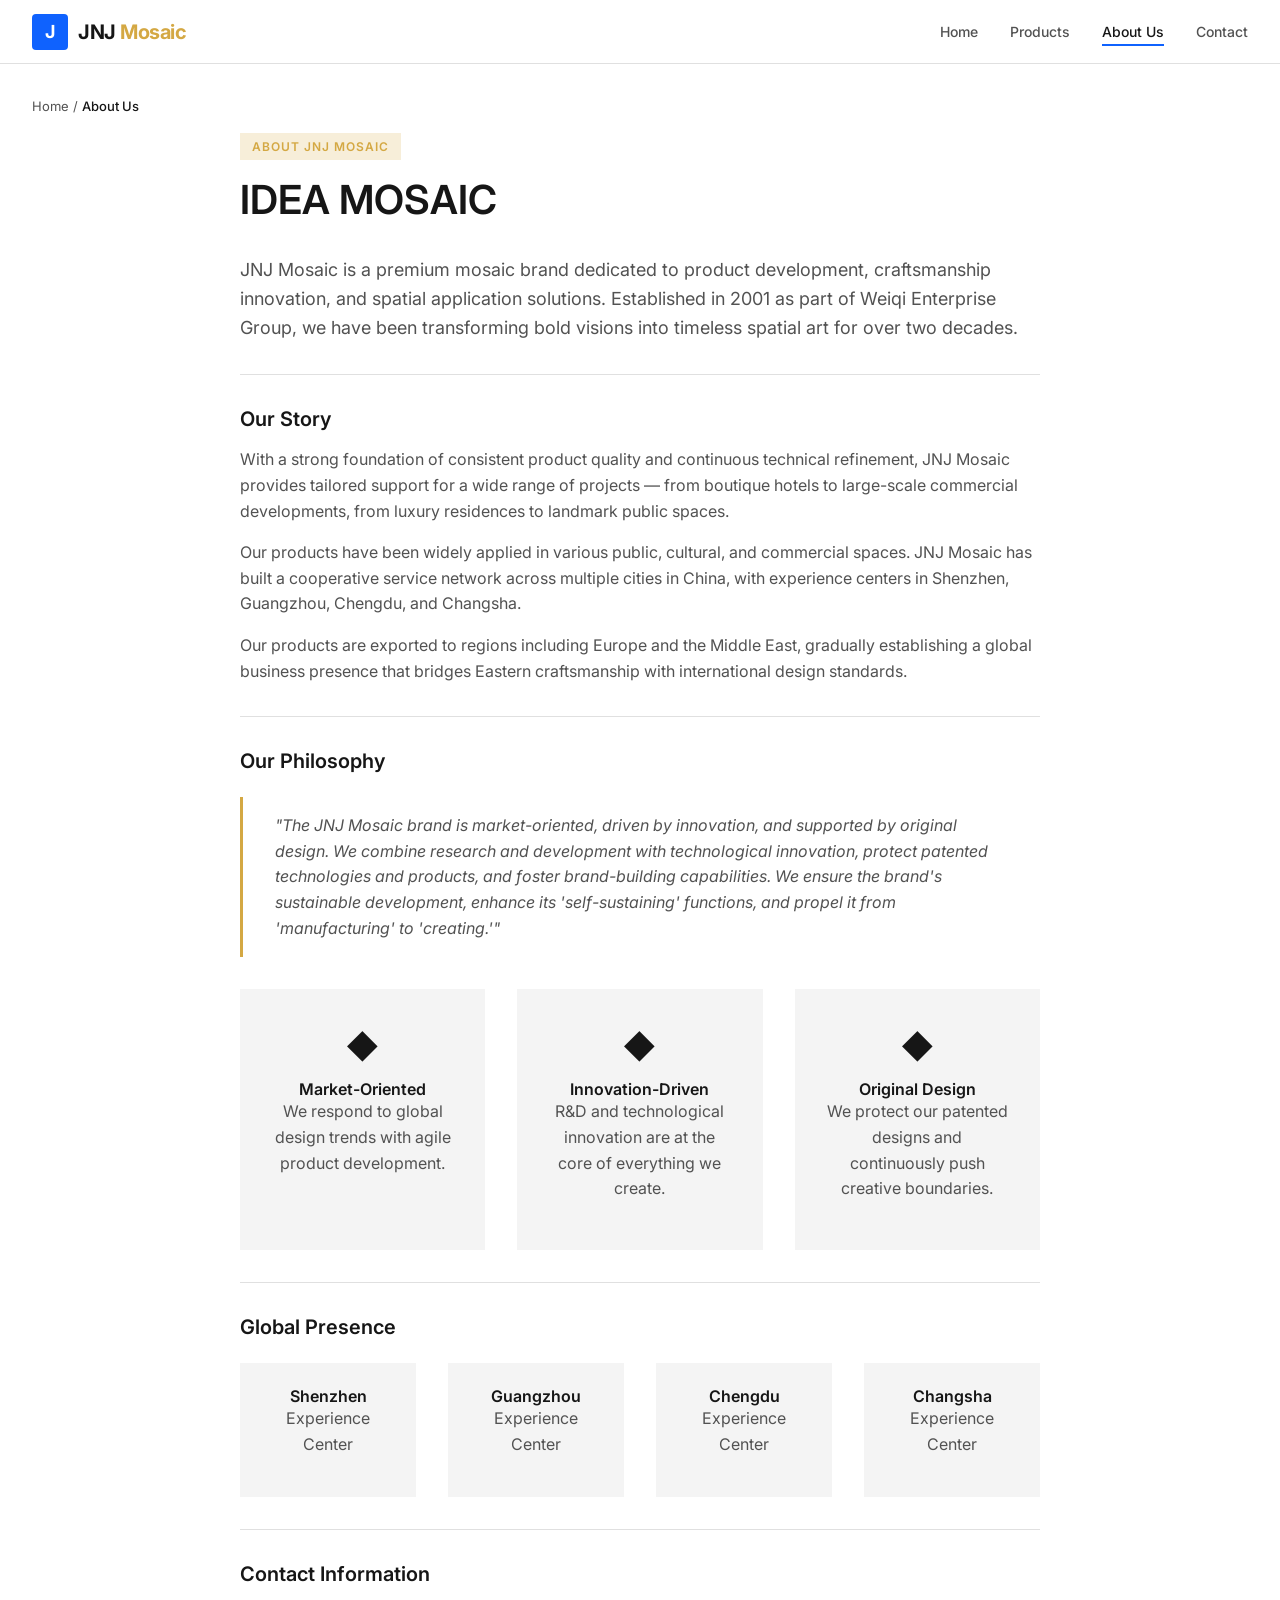
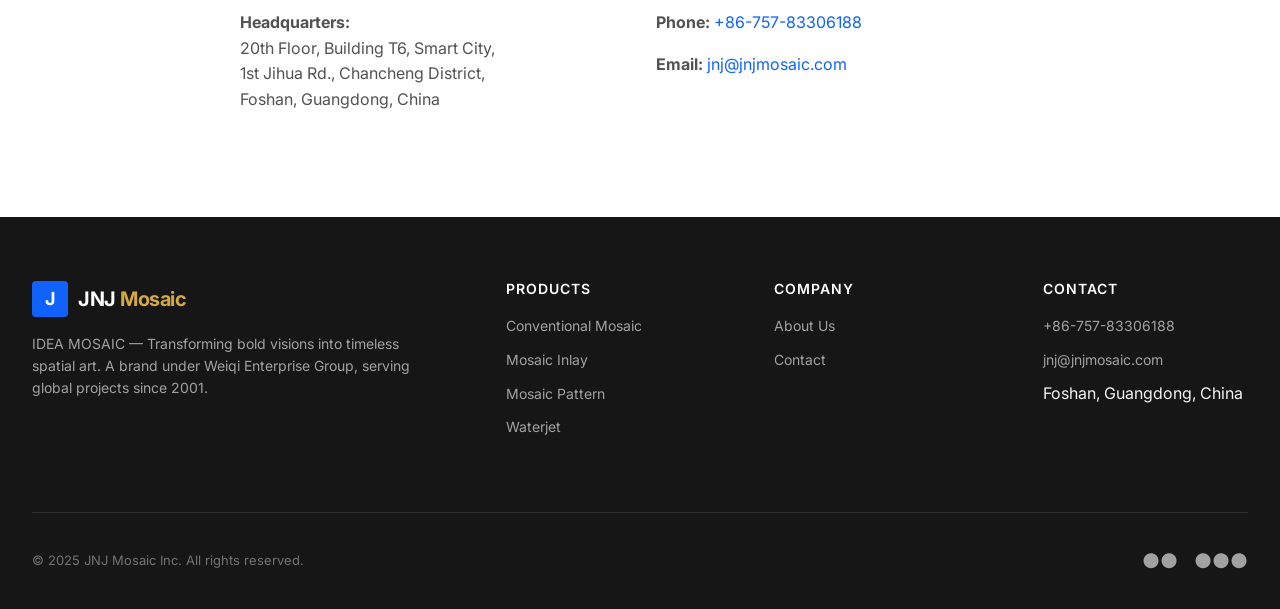
==== about.html @ 42813e52 "Add files via upload" ====
<!DOCTYPE html>
<html lang="en">
<head>
  <meta charset="UTF-8">
  <meta name="viewport" content="width=device-width, initial-scale=1.0">
  <meta name="title" content="About JNJ Mosaic | Premium Glass Mosaic Manufacturer Since 2001">
  <meta name="description" content="JNJ Mosaic, a brand under Weiqi Enterprise Group, has been manufacturing premium glass mosaic tiles since 2001.">
  <meta name="robots" content="index, follow">
  <meta property="og:type" content="website">
  <meta property="og:title" content="About JNJ Mosaic | Premium Glass Mosaic Manufacturer Since 2001">
  <meta property="og:description" content="JNJ Mosaic, a brand under Weiqi Enterprise Group, has been manufacturing premium glass mosaic tiles since 2001.">
  <meta property="og:url" content="https://jnjmosaic.vercel.app/">
  <meta name="twitter:card" content="summary_large_image">
  <link rel="preconnect" href="https://fonts.googleapis.com">
  <link rel="preconnect" href="https://fonts.gstatic.com" crossorigin>
  <link href="https://fonts.googleapis.com/css2?family=Inter:wght@400;500;600;700&display=swap" rel="stylesheet">
  <link rel="stylesheet" href="/css/style.css">
  <link rel="icon" type="image/svg+xml" href="data:image/svg+xml,<svg xmlns='http://www.w3.org/2000/svg' viewBox='0 0 36 36'><rect width='36' height='36' rx='4' fill='%230f62fe'/><text x='18' y='24' text-anchor='middle' fill='white' font-size='18' font-weight='700' font-family='Inter'>J</text></svg>">
  <title>About JNJ Mosaic | Premium Glass Mosaic Manufacturer Since 2001</title>
</head>
<body>
  <header class="site-header">
    <div class="header-inner">
      <a href="/" class="logo">
        <svg width="36" height="36" viewBox="0 0 36 36" fill="none"><rect width="36" height="36" rx="4" fill="#0f62fe"/><text x="18" y="24" text-anchor="middle" fill="white" font-size="18" font-weight="700" font-family="Inter">J</text></svg>
        <span>JNJ <span class="accent">Mosaic</span></span>
      </a>
      <nav><ul class="nav-list">
        <li><a href="/" >Home</a></li>
        <li><a href="/products.html" >Products</a></li>
        <li><a href="/about.html" class="active">About Us</a></li>
        <li><a href="/contact.html" >Contact</a></li>
      </ul></nav>
      <button class="hamburger" aria-label="Menu">
        <span></span><span></span><span></span>
      </button>
    </div>
  </header>
  
<div class="breadcrumb"><div class="container"><a href="/">Home</a> / <span class="current">About Us</span></div></div>
<section class="section" style="padding-top:0"><div class="container"><div style="max-width:800px;margin:0 auto">
<div class="hero-badge" style="margin-bottom:1rem">About JNJ Mosaic</div>
<h2 style="font-size:2.5rem">IDEA MOSAIC</h2>
<p style="font-size:1.125rem">JNJ Mosaic is a premium mosaic brand dedicated to product development, craftsmanship innovation, and spatial application solutions. Established in 2001 as part of Weiqi Enterprise Group, we have been transforming bold visions into timeless spatial art for over two decades.</p>
<hr style="border:none;border-top:1px solid var(--color-border);margin:2rem 0">
<h3>Our Story</h3>
<p>With a strong foundation of consistent product quality and continuous technical refinement, JNJ Mosaic provides tailored support for a wide range of projects — from boutique hotels to large-scale commercial developments, from luxury residences to landmark public spaces.</p>
<p>Our products have been widely applied in various public, cultural, and commercial spaces. JNJ Mosaic has built a cooperative service network across multiple cities in China, with experience centers in Shenzhen, Guangzhou, Chengdu, and Changsha.</p>
<p>Our products are exported to regions including Europe and the Middle East, gradually establishing a global business presence that bridges Eastern craftsmanship with international design standards.</p>
<hr style="border:none;border-top:1px solid var(--color-border);margin:2rem 0">
<h3>Our Philosophy</h3>
<p style="font-style:italic;color:var(--color-text-secondary);padding:1rem 2rem;border-left:3px solid var(--color-accent);margin:1.5rem 0">"The JNJ Mosaic brand is market-oriented, driven by innovation, and supported by original design. We combine research and development with technological innovation, protect patented technologies and products, and foster brand-building capabilities. We ensure the brand's sustainable development, enhance its 'self-sustaining' functions, and propel it from 'manufacturing' to 'creating.'"</p>
<div class="grid-3" style="margin-top:2rem">
<div class="card" style="padding:2rem;border:none;background:var(--color-bg-light);text-align:center"><div style="font-size:2rem;margin-bottom:0.5rem">&#9670;</div><h4>Market-Oriented</h4><p>We respond to global design trends with agile product development.</p></div>
<div class="card" style="padding:2rem;border:none;background:var(--color-bg-light);text-align:center"><div style="font-size:2rem;margin-bottom:0.5rem">&#9670;</div><h4>Innovation-Driven</h4><p>R&D and technological innovation are at the core of everything we create.</p></div>
<div class="card" style="padding:2rem;border:none;background:var(--color-bg-light);text-align:center"><div style="font-size:2rem;margin-bottom:0.5rem">&#9670;</div><h4>Original Design</h4><p>We protect our patented designs and continuously push creative boundaries.</p></div>
</div>
<hr style="border:none;border-top:1px solid var(--color-border);margin:2rem 0">
<h3>Global Presence</h3>
<div class="grid-4" style="margin:1.5rem 0">
<div class="card" style="padding:1.5rem;text-align:center;border:none;background:var(--color-bg-light)"><h4>Shenzhen</h4><p>Experience Center</p></div>
<div class="card" style="padding:1.5rem;text-align:center;border:none;background:var(--color-bg-light)"><h4>Guangzhou</h4><p>Experience Center</p></div>
<div class="card" style="padding:1.5rem;text-align:center;border:none;background:var(--color-bg-light)"><h4>Chengdu</h4><p>Experience Center</p></div>
<div class="card" style="padding:1.5rem;text-align:center;border:none;background:var(--color-bg-light)"><h4>Changsha</h4><p>Experience Center</p></div>
</div>
<hr style="border:none;border-top:1px solid var(--color-border);margin:2rem 0">
<h3>Contact Information</h3>
<div class="grid-2" style="margin:1.5rem 0">
<div><p><strong>Headquarters:</strong><br>20th Floor, Building T6, Smart City,<br>1st Jihua Rd., Chancheng District,<br>Foshan, Guangdong, China</p></div>
<div><p><strong>Phone:</strong> <a href="tel:+86-757-83306188">+86-757-83306188</a></p><p><strong>Email:</strong> <a href="mailto:jnj@jnjmosaic.com">jnj@jnjmosaic.com</a></p></div>
</div></div></div></section>

  <footer class="site-footer">
    <div class="container">
      <div class="footer-grid">
        <div class="footer-brand">
          <a href="/" class="logo">
            <svg width="36" height="36" viewBox="0 0 36 36" fill="none"><rect width="36" height="36" rx="4" fill="#0f62fe"/><text x="18" y="24" text-anchor="middle" fill="white" font-size="18" font-weight="700" font-family="Inter">J</text></svg>
            <span style="color:white">JNJ <span class="accent">Mosaic</span></span>
          </a>
          <p>IDEA MOSAIC — Transforming bold visions into timeless spatial art. A brand under Weiqi Enterprise Group, serving global projects since 2001.</p>
        </div>
        <div class="footer-col">
          <h4>Products</h4>
          <ul>
            <li><a href="/products.html?cat=conventional-mosaic">Conventional Mosaic</a></li>
            <li><a href="/products.html?cat=mosaic-inlay">Mosaic Inlay</a></li>
            <li><a href="/products.html?cat=mosaic-pattern">Mosaic Pattern</a></li>
            <li><a href="/products.html?cat=waterjet">Waterjet</a></li>
          </ul>
        </div>
        <div class="footer-col">
          <h4>Company</h4>
          <ul>
            <li><a href="/about.html">About Us</a></li>
            <li><a href="/contact.html">Contact</a></li>
          </ul>
        </div>
        <div class="footer-col">
          <h4>Contact</h4>
          <ul>
            <li><a href="tel:+86-757-83306188">+86-757-83306188</a></li>
            <li><a href="mailto:jnj@jnjmosaic.com">jnj@jnjmosaic.com</a></li>
            <li>Foshan, Guangdong, China</li>
          </ul>
        </div>
      </div>
      <div class="footer-bottom">
        <span>&copy; 2025 JNJ Mosaic Inc. All rights reserved.</span>
        <div class="social-links">
          <a href="#" aria-label="Instagram">&#9679;&#9679;</a>
          <a href="#" aria-label="TikTok">&#9679;&#9679;&#9679;</a>
        </div>
      </div>
    </div>
  </footer>
  <script src="/js/main.js"></script>
</body>
</html>
---- css/style.css ----
/* =============================================
   JNJ Mosaic - B2B Export Website
   IBM Carbon-inspired Industrial Minimalist
   ============================================= */

:root {
  --color-primary: #0f62fe;
  --color-primary-hover: #0043ce;
  --color-accent: #d4a843;
  --color-accent-hover: #b8912e;
  --color-bg-dark: #161616;
  --color-bg-light: #f4f4f4;
  --color-bg-white: #ffffff;
  --color-text-primary: #161616;
  --color-text-secondary: #525252;
  --color-text-on-dark: #f4f4f4;
  --color-border: #e0e0e0;
  --color-success: #24a148;
  --color-warning: #f1c21b;
  --font-primary: 'Inter', -apple-system, BlinkMacSystemFont, sans-serif;
  --font-mono: 'JetBrains Mono', monospace;
  --spacing-xs: 0.25rem;
  --spacing-sm: 0.5rem;
  --spacing-md: 1rem;
  --spacing-lg: 2rem;
  --spacing-xl: 4rem;
  --max-width: 1280px;
  --header-height: 64px;
}

* { margin: 0; padding: 0; box-sizing: border-box; }

html { scroll-behavior: smooth; }

body {
  font-family: var(--font-primary);
  color: var(--color-text-primary);
  line-height: 1.6;
  background: var(--color-bg-white);
  -webkit-font-smoothing: antialiased;
}

/* ===== Typography ===== */
h1, h2, h3, h4, h5 { font-weight: 600; line-height: 1.2; }
h1 { font-size: clamp(2rem, 5vw, 3.5rem); }
h2 { font-size: clamp(1.5rem, 3vw, 2.25rem); margin-bottom: var(--spacing-lg); }
h3 { font-size: 1.25rem; margin-bottom: var(--spacing-md); }
p { margin-bottom: var(--spacing-md); color: var(--color-text-secondary); }
a { color: var(--color-primary); text-decoration: none; transition: color 0.2s; }
a:hover { color: var(--color-primary-hover); }

.container { max-width: var(--max-width); margin: 0 auto; padding: 0 var(--spacing-lg); }

/* ===== Buttons ===== */
.btn {
  display: inline-flex;
  align-items: center;
  gap: var(--spacing-sm);
  padding: 12px 28px;
  font-family: var(--font-primary);
  font-size: 0.9375rem;
  font-weight: 500;
  border: none;
  border-radius: 0;
  cursor: pointer;
  transition: all 0.2s;
  text-decoration: none;
}
.btn-primary {
  background: var(--color-primary);
  color: white;
}
.btn-primary:hover {
  background: var(--color-primary-hover);
  color: white;
}
.btn-outline {
  background: transparent;
  border: 2px solid var(--color-primary);
  color: var(--color-primary);
}
.btn-outline:hover {
  background: var(--color-primary);
  color: white;
}
.btn-accent {
  background: var(--color-accent);
  color: white;
}
.btn-accent:hover {
  background: var(--color-accent-hover);
  color: white;
}
.btn-lg { padding: 16px 36px; font-size: 1.0625rem; }

/* ===== Header ===== */
.site-header {
  position: fixed;
  top: 0;
  left: 0;
  right: 0;
  height: var(--header-height);
  background: rgba(255,255,255,0.98);
  border-bottom: 1px solid var(--color-border);
  z-index: 1000;
  backdrop-filter: blur(8px);
}
.header-inner {
  max-width: var(--max-width);
  margin: 0 auto;
  padding: 0 var(--spacing-lg);
  height: 100%;
  display: flex;
  align-items: center;
  justify-content: space-between;
}
.logo {
  display: flex;
  align-items: center;
  gap: 10px;
  text-decoration: none;
}
.logo img { height: 36px; }
.logo span {
  font-size: 1.25rem;
  font-weight: 700;
  color: var(--color-text-primary);
  letter-spacing: -0.5px;
}
.logo .accent { color: var(--color-accent); }

.nav-list {
  display: flex;
  list-style: none;
  gap: var(--spacing-lg);
  align-items: center;
}
.nav-list a {
  color: var(--color-text-secondary);
  font-size: 0.875rem;
  font-weight: 500;
  padding: 4px 0;
  border-bottom: 2px solid transparent;
  transition: all 0.2s;
}
.nav-list a:hover,
.nav-list a.active {
  color: var(--color-text-primary);
  border-bottom-color: var(--color-primary);
}

.hamburger {
  display: none;
  flex-direction: column;
  gap: 5px;
  cursor: pointer;
  background: none;
  border: none;
  padding: 4px;
}
.hamburger span {
  display: block;
  width: 24px;
  height: 2px;
  background: var(--color-text-primary);
  transition: all 0.3s;
}

/* ===== Hero ===== */
.hero {
  min-height: 80vh;
  display: flex;
  align-items: center;
  background: var(--color-bg-dark);
  color: var(--color-text-on-dark);
  padding-top: var(--header-height);
  position: relative;
  overflow: hidden;
}
.hero-bg {
  position: absolute;
  inset: 0;
  background-size: cover;
  background-position: center;
  opacity: 0.3;
}
.hero-content {
  position: relative;
  z-index: 1;
  max-width: 720px;
}
.hero h1 { margin-bottom: var(--spacing-md); }
.hero p { font-size: 1.125rem; color: rgba(255,255,255,0.7); margin-bottom: var(--spacing-lg); }
.hero-badge {
  display: inline-block;
  background: rgba(212,168,67,0.2);
  color: var(--color-accent);
  padding: 4px 12px;
  font-size: 0.75rem;
  font-weight: 600;
  letter-spacing: 1px;
  text-transform: uppercase;
  margin-bottom: var(--spacing-md);
}

/* ===== Sections ===== */
.section { padding: var(--spacing-xl) 0; }
.section-dark { background: var(--color-bg-dark); color: var(--color-text-on-dark); }
.section-dark p { color: rgba(255,255,255,0.7); }
.section-light { background: var(--color-bg-light); }
.section-title { text-align: center; margin-bottom: var(--spacing-xl); }
.section-title h2 { margin-bottom: var(--spacing-sm); }
.section-title p { max-width: 600px; margin: 0 auto; }

/* ===== Grids ===== */
.grid-2, .grid-3, .grid-4 {
  display: grid;
  gap: var(--spacing-lg);
}
.grid-2 { grid-template-columns: repeat(2, 1fr); }
.grid-3 { grid-template-columns: repeat(3, 1fr); }
.grid-4 { grid-template-columns: repeat(4, 1fr); }

/* ===== Cards ===== */
.card {
  background: var(--color-bg-white);
  border: 1px solid var(--color-border);
  transition: all 0.3s;
}
.card:hover { box-shadow: 0 8px 24px rgba(0,0,0,0.08); transform: translateY(-2px); }
.card-img {
  width: 100%;
  aspect-ratio: 1;
  object-fit: cover;
  display: block;
}
.card-body { padding: var(--spacing-md); }
.card-title { font-size: 1rem; font-weight: 600; margin-bottom: var(--spacing-xs); }
.card-text { font-size: 0.875rem; color: var(--color-text-secondary); }

/* ===== Product Card ===== */
.product-card {
  background: var(--color-bg-white);
  border: 1px solid var(--color-border);
  transition: all 0.3s;
  cursor: pointer;
}
.product-card:hover {
  box-shadow: 0 12px 32px rgba(0,0,0,0.1);
  transform: translateY(-4px);
}
.product-card .card-img {
  aspect-ratio: 1;
  object-fit: cover;
  width: 100%;
}
.product-card .card-body {
  padding: var(--spacing-md);
  text-align: center;
}
.product-card .card-title {
  font-size: 0.9375rem;
  margin-bottom: 4px;
}
.product-card .card-category {
  font-size: 0.75rem;
  color: var(--color-primary);
  text-transform: uppercase;
  letter-spacing: 0.5px;
}

/* ===== Category Cards ===== */
.cat-card {
  position: relative;
  overflow: hidden;
  aspect-ratio: 4/3;
  display: flex;
  align-items: flex-end;
  cursor: pointer;
  transition: all 0.3s;
}
.cat-card:hover { transform: scale(1.02); }
.cat-card img {
  position: absolute;
  inset: 0;
  width: 100%;
  height: 100%;
  object-fit: cover;
  transition: transform 0.5s;
}
.cat-card:hover img { transform: scale(1.1); }
.cat-card-overlay {
  position: relative;
  z-index: 1;
  padding: var(--spacing-lg);
  background: linear-gradient(transparent, rgba(0,0,0,0.8));
  width: 100%;
}
.cat-card-overlay h3 { color: white; margin-bottom: 4px; }
.cat-card-overlay p { color: rgba(255,255,255,0.7); font-size: 0.875rem; margin: 0; }

/* ===== Features ===== */
.feature-grid { display: grid; grid-template-columns: repeat(3, 1fr); gap: var(--spacing-lg); }
.feature-icon { font-size: 2rem; margin-bottom: var(--spacing-sm); }
.feature-title { font-weight: 600; margin-bottom: var(--spacing-sm); font-size: 1.0625rem; }

/* ===== Contact ===== */
.contact-grid {
  display: grid;
  grid-template-columns: 1fr 1fr;
  gap: var(--spacing-xl);
}
.contact-info h3 { margin-bottom: var(--spacing-sm); }
.contact-info p { margin-bottom: var(--spacing-sm); }
.contact-form input,
.contact-form textarea,
.contact-form select {
  width: 100%;
  padding: 12px 16px;
  border: 1px solid var(--color-border);
  font-family: var(--font-primary);
  font-size: 0.9375rem;
  transition: border-color 0.2s;
  background: var(--color-bg-white);
}
.contact-form input:focus,
.contact-form textarea:focus {
  outline: none;
  border-color: var(--color-primary);
}
.contact-form textarea { min-height: 140px; resize: vertical; }
.form-group { margin-bottom: var(--spacing-md); }
.form-row { display: grid; grid-template-columns: 1fr 1fr; gap: var(--spacing-md); }

/* ===== Modal ===== */
.modal-overlay {
  display: none;
  position: fixed;
  inset: 0;
  background: rgba(0,0,0,0.7);
  z-index: 2000;
  align-items: center;
  justify-content: center;
  padding: var(--spacing-lg);
}
.modal-overlay.active { display: flex; }
.modal {
  background: var(--color-bg-white);
  max-width: 900px;
  width: 100%;
  max-height: 85vh;
  overflow-y: auto;
  position: relative;
}
.modal-close {
  position: absolute;
  top: var(--spacing-md);
  right: var(--spacing-md);
  background: none;
  border: none;
  font-size: 1.5rem;
  cursor: pointer;
  color: var(--color-text-secondary);
  width: 40px;
  height: 40px;
  display: flex;
  align-items: center;
  justify-content: center;
  transition: color 0.2s;
}
.modal-close:hover { color: var(--color-text-primary); }
.modal-body { padding: var(--spacing-xl); }
.modal-img { width: 100%; max-height: 500px; object-fit: contain; margin-bottom: var(--spacing-lg); }
.modal h2 { margin-bottom: var(--spacing-md); }
.modal p { margin-bottom: var(--spacing-md); }

/* ===== Stats ===== */
.stats-grid { display: grid; grid-template-columns: repeat(4, 1fr); gap: var(--spacing-lg); text-align: center; }
.stat-number { font-size: 2.5rem; font-weight: 700; color: var(--color-primary); }
.stat-label { font-size: 0.875rem; color: var(--color-text-secondary); margin-top: 4px; }

/* ===== Breadcrumb ===== */
.breadcrumb {
  padding: calc(var(--header-height) + var(--spacing-lg)) 0 var(--spacing-md);
  font-size: 0.8125rem;
  color: var(--color-text-secondary);
}
.breadcrumb a { color: var(--color-text-secondary); }
.breadcrumb .current { color: var(--color-text-primary); font-weight: 500; }

/* ===== Footer ===== */
.site-footer {
  background: var(--color-bg-dark);
  color: var(--color-text-on-dark);
  padding: var(--spacing-xl) 0 var(--spacing-lg);
}
.footer-grid { display: grid; grid-template-columns: 2fr 1fr 1fr 1fr; gap: var(--spacing-xl); }
.footer-brand .logo { margin-bottom: var(--spacing-md); }
.footer-brand p { color: rgba(255,255,255,0.6); font-size: 0.875rem; }
.footer-col h4 { color: white; font-size: 0.875rem; text-transform: uppercase; letter-spacing: 1px; margin-bottom: var(--spacing-md); }
.footer-col ul { list-style: none; }
.footer-col li { margin-bottom: var(--spacing-sm); }
.footer-col a { color: rgba(255,255,255,0.6); font-size: 0.875rem; }
.footer-col a:hover { color: white; }
.footer-bottom {
  border-top: 1px solid rgba(255,255,255,0.1);
  padding-top: var(--spacing-lg);
  margin-top: var(--spacing-xl);
  display: flex;
  justify-content: space-between;
  align-items: center;
  font-size: 0.8125rem;
  color: rgba(255,255,255,0.4);
}
.social-links { display: flex; gap: var(--spacing-md); }
.social-links a { color: rgba(255,255,255,0.6); font-size: 1.25rem; }
.social-links a:hover { color: white; }

/* ===== Filter Bar ===== */
.filter-bar {
  display: flex;
  gap: var(--spacing-sm);
  flex-wrap: wrap;
  margin-bottom: var(--spacing-lg);
  justify-content: center;
}
.filter-btn {
  padding: 8px 20px;
  border: 1px solid var(--color-border);
  background: var(--color-bg-white);
  font-family: var(--font-primary);
  font-size: 0.875rem;
  cursor: pointer;
  transition: all 0.2s;
  color: var(--color-text-secondary);
}
.filter-btn:hover { border-color: var(--color-primary); color: var(--color-primary); }
.filter-btn.active {
  background: var(--color-primary);
  border-color: var(--color-primary);
  color: white;
}

/* ===== Responsive ===== */
@media (max-width: 1024px) {
  .grid-4 { grid-template-columns: repeat(3, 1fr); }
  .footer-grid { grid-template-columns: 1fr 1fr; }
  .stats-grid { grid-template-columns: repeat(2, 1fr); }
}

@media (max-width: 768px) {
  .nav-list {
    display: none;
    position: fixed;
    top: var(--header-height);
    left: 0;
    right: 0;
    background: white;
    flex-direction: column;
    padding: var(--spacing-lg);
    border-bottom: 1px solid var(--color-border);
    box-shadow: 0 8px 16px rgba(0,0,0,0.08);
  }
  .nav-list.open { display: flex; }
  .hamburger { display: flex; }
  .grid-2, .grid-3, .grid-4 { grid-template-columns: repeat(2, 1fr); }
  .contact-grid { grid-template-columns: 1fr; }
  .feature-grid { grid-template-columns: 1fr; }
  .hero { min-height: 60vh; }
  .form-row { grid-template-columns: 1fr; }
}

@media (max-width: 480px) {
  .grid-2, .grid-3, .grid-4 { grid-template-columns: 1fr; }
  .stats-grid { grid-template-columns: 1fr 1fr; }
  .footer-grid { grid-template-columns: 1fr; }
  .container { padding: 0 var(--spacing-md); }
  .section { padding: var(--spacing-lg) 0; }
}
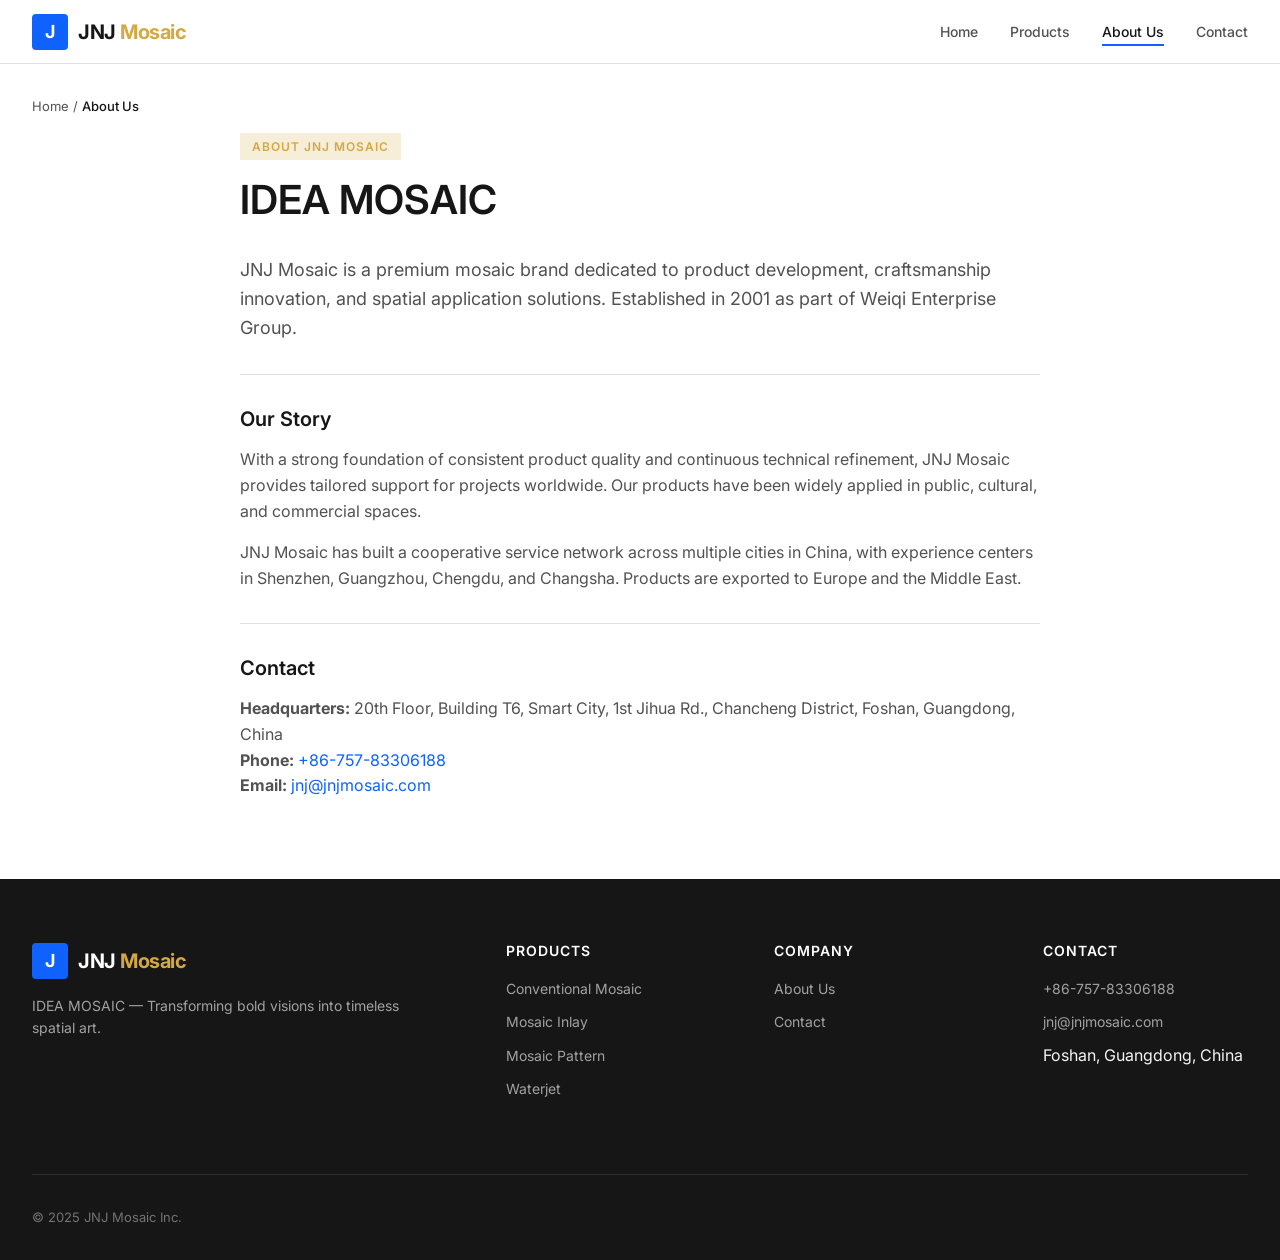
==== commit 0e60aaa9: "Add files via upload" ====
--- a/about.html
+++ b/about.html
@@ -4,96 +4,76 @@
   <meta charset="UTF-8">
   <meta name="viewport" content="width=device-width, initial-scale=1.0">
   <meta name="title" content="About JNJ Mosaic | Premium Glass Mosaic Manufacturer Since 2001">
-  <meta name="description" content="JNJ Mosaic, a brand under Weiqi Enterprise Group, has been manufacturing premium glass mosaic tiles since 2001.">
+  <meta name="description" content="JNJ Mosaic, manufacturing premium glass mosaic since 2001.">
   <meta name="robots" content="index, follow">
   <meta property="og:type" content="website">
   <meta property="og:title" content="About JNJ Mosaic | Premium Glass Mosaic Manufacturer Since 2001">
-  <meta property="og:description" content="JNJ Mosaic, a brand under Weiqi Enterprise Group, has been manufacturing premium glass mosaic tiles since 2001.">
-  <meta property="og:url" content="https://jnjmosaic.vercel.app/">
+  <meta property="og:description" content="JNJ Mosaic, manufacturing premium glass mosaic since 2001.">
+  <meta property="og:url" content="https://myjerry243.github.io/jnjmosaic/">
   <meta name="twitter:card" content="summary_large_image">
   <link rel="preconnect" href="https://fonts.googleapis.com">
   <link rel="preconnect" href="https://fonts.gstatic.com" crossorigin>
   <link href="https://fonts.googleapis.com/css2?family=Inter:wght@400;500;600;700&display=swap" rel="stylesheet">
-  <link rel="stylesheet" href="/css/style.css">
-  <link rel="icon" type="image/svg+xml" href="data:image/svg+xml,<svg xmlns='http://www.w3.org/2000/svg' viewBox='0 0 36 36'><rect width='36' height='36' rx='4' fill='%230f62fe'/><text x='18' y='24' text-anchor='middle' fill='white' font-size='18' font-weight='700' font-family='Inter'>J</text></svg>">
+  <link rel="stylesheet" href="css/style.css">
+  <link rel="icon" href="data:image/svg+xml,<svg xmlns='http://www.w3.org/2000/svg' viewBox='0 0 36 36'><rect width='36' height='36' rx='4' fill='%230f62fe'/><text x='18' y='24' text-anchor='middle' fill='white' font-size='18' font-weight='700'>J</text></svg>">
   <title>About JNJ Mosaic | Premium Glass Mosaic Manufacturer Since 2001</title>
 </head>
 <body>
   <header class="site-header">
     <div class="header-inner">
-      <a href="/" class="logo">
+      <a href="" class="logo">
         <svg width="36" height="36" viewBox="0 0 36 36" fill="none"><rect width="36" height="36" rx="4" fill="#0f62fe"/><text x="18" y="24" text-anchor="middle" fill="white" font-size="18" font-weight="700" font-family="Inter">J</text></svg>
         <span>JNJ <span class="accent">Mosaic</span></span>
       </a>
       <nav><ul class="nav-list">
-        <li><a href="/" >Home</a></li>
-        <li><a href="/products.html" >Products</a></li>
-        <li><a href="/about.html" class="active">About Us</a></li>
-        <li><a href="/contact.html" >Contact</a></li>
+        <li><a href="" >Home</a></li>
+        <li><a href="products.html" >Products</a></li>
+        <li><a href="about.html" class="active">About Us</a></li>
+        <li><a href="contact.html" >Contact</a></li>
       </ul></nav>
-      <button class="hamburger" aria-label="Menu">
-        <span></span><span></span><span></span>
-      </button>
+      <button class="hamburger" aria-label="Menu"><span></span><span></span><span></span></button>
     </div>
   </header>
   
-<div class="breadcrumb"><div class="container"><a href="/">Home</a> / <span class="current">About Us</span></div></div>
+<div class="breadcrumb"><div class="container"><a href="">Home</a> / <span class="current">About Us</span></div></div>
 <section class="section" style="padding-top:0"><div class="container"><div style="max-width:800px;margin:0 auto">
-<div class="hero-badge" style="margin-bottom:1rem">About JNJ Mosaic</div>
+<div class="hero-badge">About JNJ Mosaic</div>
 <h2 style="font-size:2.5rem">IDEA MOSAIC</h2>
-<p style="font-size:1.125rem">JNJ Mosaic is a premium mosaic brand dedicated to product development, craftsmanship innovation, and spatial application solutions. Established in 2001 as part of Weiqi Enterprise Group, we have been transforming bold visions into timeless spatial art for over two decades.</p>
+<p style="font-size:1.125rem">JNJ Mosaic is a premium mosaic brand dedicated to product development, craftsmanship innovation, and spatial application solutions. Established in 2001 as part of Weiqi Enterprise Group.</p>
 <hr style="border:none;border-top:1px solid var(--color-border);margin:2rem 0">
 <h3>Our Story</h3>
-<p>With a strong foundation of consistent product quality and continuous technical refinement, JNJ Mosaic provides tailored support for a wide range of projects — from boutique hotels to large-scale commercial developments, from luxury residences to landmark public spaces.</p>
-<p>Our products have been widely applied in various public, cultural, and commercial spaces. JNJ Mosaic has built a cooperative service network across multiple cities in China, with experience centers in Shenzhen, Guangzhou, Chengdu, and Changsha.</p>
-<p>Our products are exported to regions including Europe and the Middle East, gradually establishing a global business presence that bridges Eastern craftsmanship with international design standards.</p>
+<p>With a strong foundation of consistent product quality and continuous technical refinement, JNJ Mosaic provides tailored support for projects worldwide. Our products have been widely applied in public, cultural, and commercial spaces.</p>
+<p>JNJ Mosaic has built a cooperative service network across multiple cities in China, with experience centers in Shenzhen, Guangzhou, Chengdu, and Changsha. Products are exported to Europe and the Middle East.</p>
 <hr style="border:none;border-top:1px solid var(--color-border);margin:2rem 0">
-<h3>Our Philosophy</h3>
-<p style="font-style:italic;color:var(--color-text-secondary);padding:1rem 2rem;border-left:3px solid var(--color-accent);margin:1.5rem 0">"The JNJ Mosaic brand is market-oriented, driven by innovation, and supported by original design. We combine research and development with technological innovation, protect patented technologies and products, and foster brand-building capabilities. We ensure the brand's sustainable development, enhance its 'self-sustaining' functions, and propel it from 'manufacturing' to 'creating.'"</p>
-<div class="grid-3" style="margin-top:2rem">
-<div class="card" style="padding:2rem;border:none;background:var(--color-bg-light);text-align:center"><div style="font-size:2rem;margin-bottom:0.5rem">&#9670;</div><h4>Market-Oriented</h4><p>We respond to global design trends with agile product development.</p></div>
-<div class="card" style="padding:2rem;border:none;background:var(--color-bg-light);text-align:center"><div style="font-size:2rem;margin-bottom:0.5rem">&#9670;</div><h4>Innovation-Driven</h4><p>R&D and technological innovation are at the core of everything we create.</p></div>
-<div class="card" style="padding:2rem;border:none;background:var(--color-bg-light);text-align:center"><div style="font-size:2rem;margin-bottom:0.5rem">&#9670;</div><h4>Original Design</h4><p>We protect our patented designs and continuously push creative boundaries.</p></div>
-</div>
-<hr style="border:none;border-top:1px solid var(--color-border);margin:2rem 0">
-<h3>Global Presence</h3>
-<div class="grid-4" style="margin:1.5rem 0">
-<div class="card" style="padding:1.5rem;text-align:center;border:none;background:var(--color-bg-light)"><h4>Shenzhen</h4><p>Experience Center</p></div>
-<div class="card" style="padding:1.5rem;text-align:center;border:none;background:var(--color-bg-light)"><h4>Guangzhou</h4><p>Experience Center</p></div>
-<div class="card" style="padding:1.5rem;text-align:center;border:none;background:var(--color-bg-light)"><h4>Chengdu</h4><p>Experience Center</p></div>
-<div class="card" style="padding:1.5rem;text-align:center;border:none;background:var(--color-bg-light)"><h4>Changsha</h4><p>Experience Center</p></div>
-</div>
-<hr style="border:none;border-top:1px solid var(--color-border);margin:2rem 0">
-<h3>Contact Information</h3>
-<div class="grid-2" style="margin:1.5rem 0">
-<div><p><strong>Headquarters:</strong><br>20th Floor, Building T6, Smart City,<br>1st Jihua Rd., Chancheng District,<br>Foshan, Guangdong, China</p></div>
-<div><p><strong>Phone:</strong> <a href="tel:+86-757-83306188">+86-757-83306188</a></p><p><strong>Email:</strong> <a href="mailto:jnj@jnjmosaic.com">jnj@jnjmosaic.com</a></p></div>
-</div></div></div></section>
-
+<h3>Contact</h3>
+<p><strong>Headquarters:</strong> 20th Floor, Building T6, Smart City, 1st Jihua Rd., Chancheng District, Foshan, Guangdong, China<br>
+<strong>Phone:</strong> <a href="tel:+86-757-83306188">+86-757-83306188</a><br>
+<strong>Email:</strong> <a href="mailto:jnj@jnjmosaic.com">jnj@jnjmosaic.com</a></p>
+</div></div></section>
   <footer class="site-footer">
     <div class="container">
       <div class="footer-grid">
         <div class="footer-brand">
-          <a href="/" class="logo">
-            <svg width="36" height="36" viewBox="0 0 36 36" fill="none"><rect width="36" height="36" rx="4" fill="#0f62fe"/><text x="18" y="24" text-anchor="middle" fill="white" font-size="18" font-weight="700" font-family="Inter">J</text></svg>
+          <a href="" class="logo">
+            <svg width="36" height="36" viewBox="0 0 36 36" fill="none"><rect width="36" height="36" rx="4" fill="#0f62fe"/><text x="18" y="24" text-anchor="middle" fill="white" font-size="18" font-weight="700">J</text></svg>
             <span style="color:white">JNJ <span class="accent">Mosaic</span></span>
           </a>
-          <p>IDEA MOSAIC — Transforming bold visions into timeless spatial art. A brand under Weiqi Enterprise Group, serving global projects since 2001.</p>
+          <p>IDEA MOSAIC — Transforming bold visions into timeless spatial art.</p>
         </div>
         <div class="footer-col">
           <h4>Products</h4>
           <ul>
-            <li><a href="/products.html?cat=conventional-mosaic">Conventional Mosaic</a></li>
-            <li><a href="/products.html?cat=mosaic-inlay">Mosaic Inlay</a></li>
-            <li><a href="/products.html?cat=mosaic-pattern">Mosaic Pattern</a></li>
-            <li><a href="/products.html?cat=waterjet">Waterjet</a></li>
+            <li><a href="products.html?cat=conventional-mosaic">Conventional Mosaic</a></li>
+            <li><a href="products.html?cat=mosaic-inlay">Mosaic Inlay</a></li>
+            <li><a href="products.html?cat=mosaic-pattern">Mosaic Pattern</a></li>
+            <li><a href="products.html?cat=waterjet">Waterjet</a></li>
           </ul>
         </div>
         <div class="footer-col">
           <h4>Company</h4>
           <ul>
-            <li><a href="/about.html">About Us</a></li>
-            <li><a href="/contact.html">Contact</a></li>
+            <li><a href="about.html">About Us</a></li>
+            <li><a href="contact.html">Contact</a></li>
           </ul>
         </div>
         <div class="footer-col">
@@ -106,14 +86,10 @@
         </div>
       </div>
       <div class="footer-bottom">
-        <span>&copy; 2025 JNJ Mosaic Inc. All rights reserved.</span>
-        <div class="social-links">
-          <a href="#" aria-label="Instagram">&#9679;&#9679;</a>
-          <a href="#" aria-label="TikTok">&#9679;&#9679;&#9679;</a>
-        </div>
+        <span>&copy; 2025 JNJ Mosaic Inc.</span>
       </div>
     </div>
   </footer>
-  <script src="/js/main.js"></script>
+  <script src="js/main.js"></script>
 </body>
 </html>
